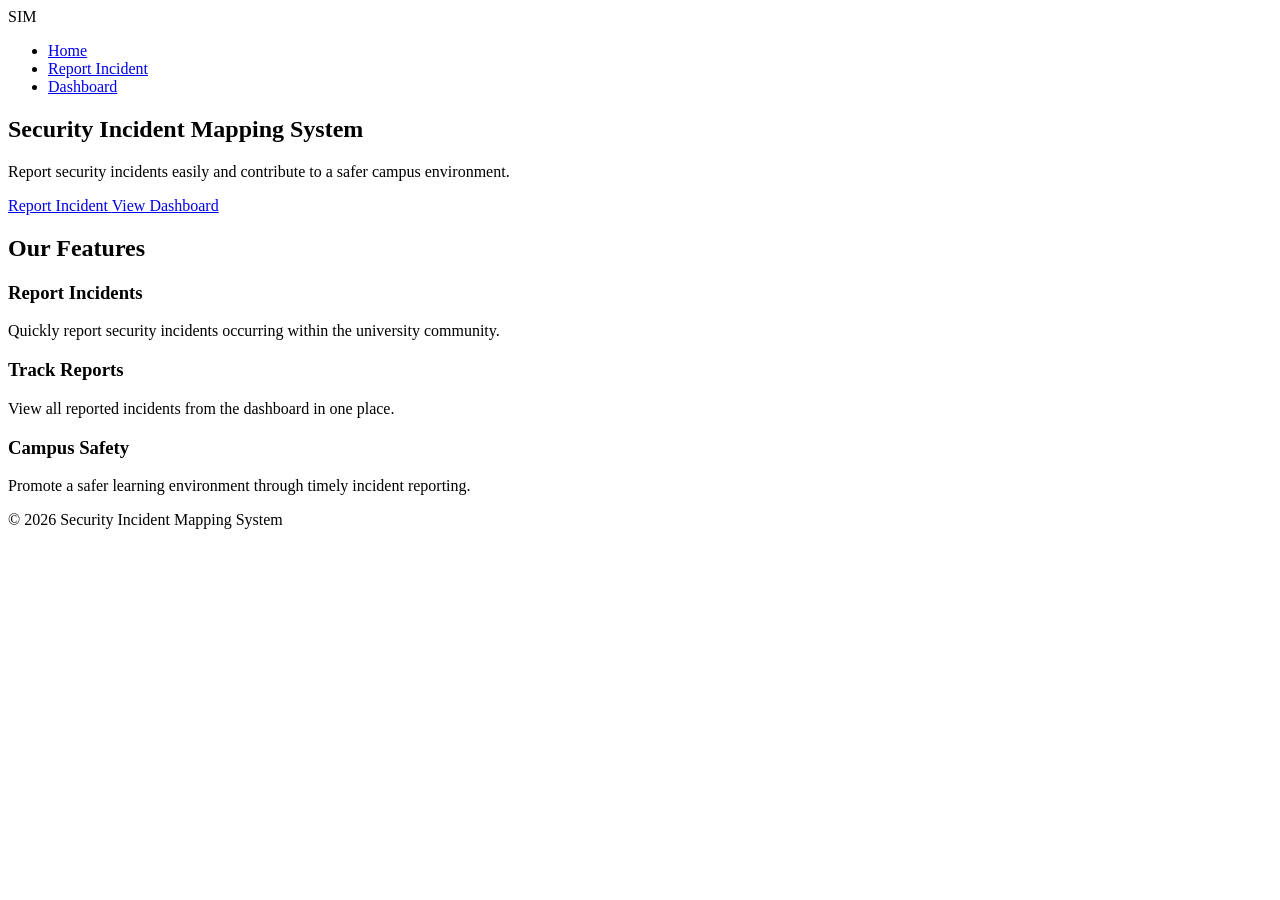
==== Index.html @ d3e47a4b "Add initial HTML structure for the project" ====
<!DOCTYPE html>
<html lang="en">
<head>
    <meta charset="UTF-8">
    <meta name="viewport" content="width=device-width, initial-scale=1.0">
    <title>Security Incident Mapping System</title>

    <link rel="stylesheet" href="css/style.css">

    <link rel="preconnect" href="https://fonts.googleapis.com">
    <link rel="preconnect" href="https://fonts.gstatic.com" crossorigin>

    <link href="https://fonts.googleapis.com/css2?family=Poppins:wght@300;400;500;600;700&display=swap" rel="stylesheet">
</head>
<body>

    <!-- Navigation -->

    <nav>

        <div class="logo">
            SIM
        </div>

        <ul>

            <li><a href="index.html" class="active">Home</a></li>

            <li><a href="report.html">Report Incident</a></li>

            <li><a href="dashboard.html">Dashboard</a></li>

        </ul>

    </nav>


    <!-- Hero Section -->

    <section class="hero">

        <div class="hero-text">

            <h1>Security Incident Mapping System</h1>

            <p>
                Report security incidents easily and contribute to a safer campus environment.
            </p>

            <div class="buttons">

                <a href="report.html" class="btn">
                    Report Incident
                </a>

                <a href="dashboard.html" class="btn-outline">
                    View Dashboard
                </a>

            </div>

        </div>

    </section>


    <!-- Features -->

    <section class="features">

        <h2>Our Features</h2>

        <div class="cards">

            <div class="card">

                <h3>Report Incidents</h3>

                <p>
                    Quickly report security incidents occurring within the university community.
                </p>

            </div>


            <div class="card">

                <h3>Track Reports</h3>

                <p>
                    View all reported incidents from the dashboard in one place.
                </p>

            </div>


            <div class="card">

                <h3>Campus Safety</h3>

                <p>
                    Promote a safer learning environment through timely incident reporting.
                </p>

            </div>

        </div>

    </section>


    <!-- Footer -->

    <footer>

        <p>
            © 2026 Security Incident Mapping System
        </p>

    </footer>

    <script src="js/script.js"></script>

</body>
                  </html>
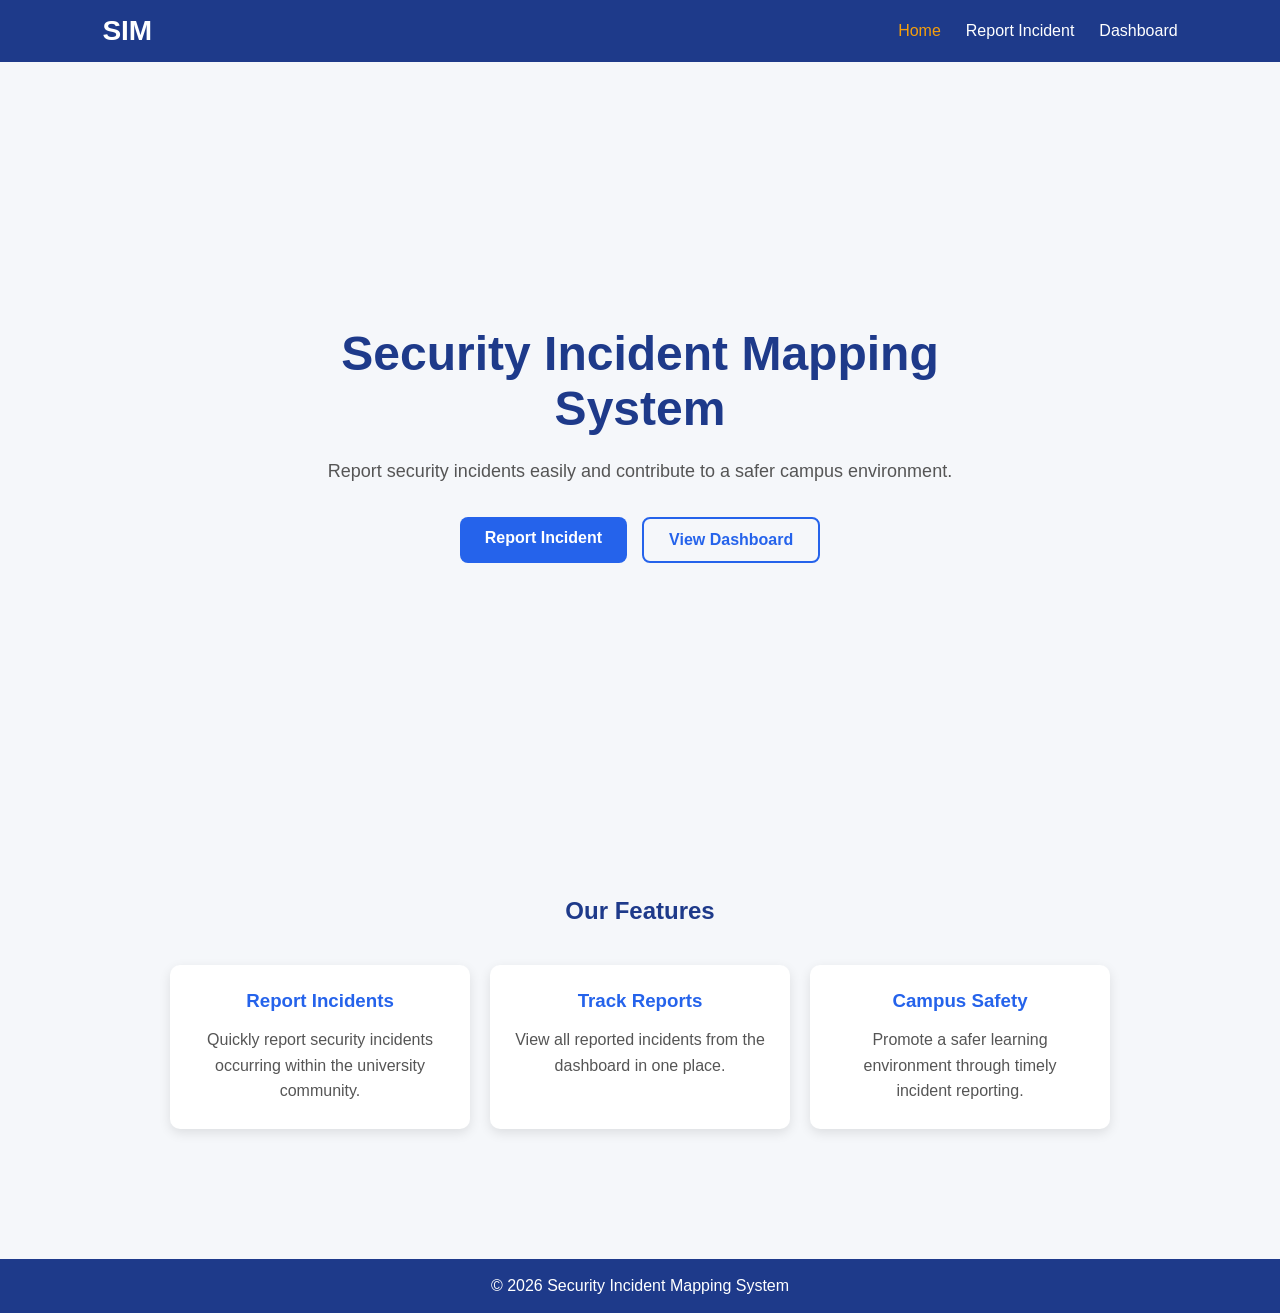
==== commit ffc5a9ac: "Update stylesheet link path in Index.html" ====
--- a/Index.html
+++ b/Index.html
@@ -5,7 +5,7 @@
     <meta name="viewport" content="width=device-width, initial-scale=1.0">
     <title>Security Incident Mapping System</title>
 
-    <link rel="stylesheet" href="css/style.css">
+    <link rel="stylesheet" href="style.css">
 
     <link rel="preconnect" href="https://fonts.googleapis.com">
     <link rel="preconnect" href="https://fonts.gstatic.com" crossorigin>
--- a/style.css
+++ b/style.css
@@ -0,0 +1,185 @@
+*{
+    margin: 0;
+    padding: 0;
+    box-sizing: border-box;
+    font-family: "Poppins", sans-serif;
+}
+
+body{
+    background: #f5f7fa;
+    color: #333;
+}
+
+/* Navigation */
+
+nav{
+    background: #1E3A8A;
+    display: flex;
+    justify-content: space-between;
+    align-items: center;
+    padding: 15px 8%;
+}
+
+.logo{
+    color: white;
+    font-size: 28px;
+    font-weight: 700;
+}
+
+nav ul{
+    display: flex;
+    list-style: none;
+    gap: 25px;
+}
+
+nav ul li a{
+    color: white;
+    text-decoration: none;
+    font-weight: 500;
+    transition: .3s;
+}
+
+nav ul li a:hover,
+.active{
+    color: #F59E0B;
+}
+
+/* Hero Section */
+
+.hero{
+    height: 85vh;
+    display: flex;
+    justify-content: center;
+    align-items: center;
+    text-align: center;
+    padding: 20px;
+}
+
+.hero-text{
+    max-width: 700px;
+}
+
+.hero h1{
+    font-size: 48px;
+    color: #1E3A8A;
+    margin-bottom: 20px;
+}
+
+.hero p{
+    font-size: 18px;
+    color: #555;
+    margin-bottom: 30px;
+    line-height: 1.7;
+}
+
+/* Buttons */
+
+.buttons{
+    display: flex;
+    justify-content: center;
+    gap: 15px;
+    flex-wrap: wrap;
+}
+
+.btn,
+.btn-outline{
+    padding: 12px 25px;
+    border-radius: 8px;
+    text-decoration: none;
+    font-weight: 600;
+    transition: .3s;
+}
+
+.btn{
+    background: #2563EB;
+    color: white;
+}
+
+.btn:hover{
+    background: #1E40AF;
+}
+
+.btn-outline{
+    border: 2px solid #2563EB;
+    color: #2563EB;
+}
+
+.btn-outline:hover{
+    background: #2563EB;
+    color: white;
+}
+
+/* Features */
+
+.features{
+    padding: 70px 8%;
+    text-align: center;
+}
+
+.features h2{
+    color: #1E3A8A;
+    margin-bottom: 40px;
+}
+
+.cards{
+    display: flex;
+    justify-content: center;
+    gap: 20px;
+    flex-wrap: wrap;
+}
+
+.card{
+    background: white;
+    width: 300px;
+    padding: 25px;
+    border-radius: 10px;
+    box-shadow: 0 4px 12px rgba(0,0,0,.1);
+    transition: .3s;
+}
+
+.card:hover{
+    transform: translateY(-5px);
+}
+
+.card h3{
+    color: #2563EB;
+    margin-bottom: 15px;
+}
+
+.card p{
+    color: #555;
+    line-height: 1.6;
+}
+
+/* Footer */
+
+footer{
+    background: #1E3A8A;
+    color: white;
+    text-align: center;
+    padding: 18px;
+    margin-top: 60px;
+}
+
+/* Responsive */
+
+@media(max-width:768px){
+
+    nav{
+        flex-direction: column;
+        gap: 15px;
+    }
+
+    nav ul{
+        flex-direction: column;
+        text-align: center;
+    }
+
+    .hero h1{
+        font-size: 34px;
+    }
+
+    .hero p{
+        font-size: 16px;
+    }
+}
